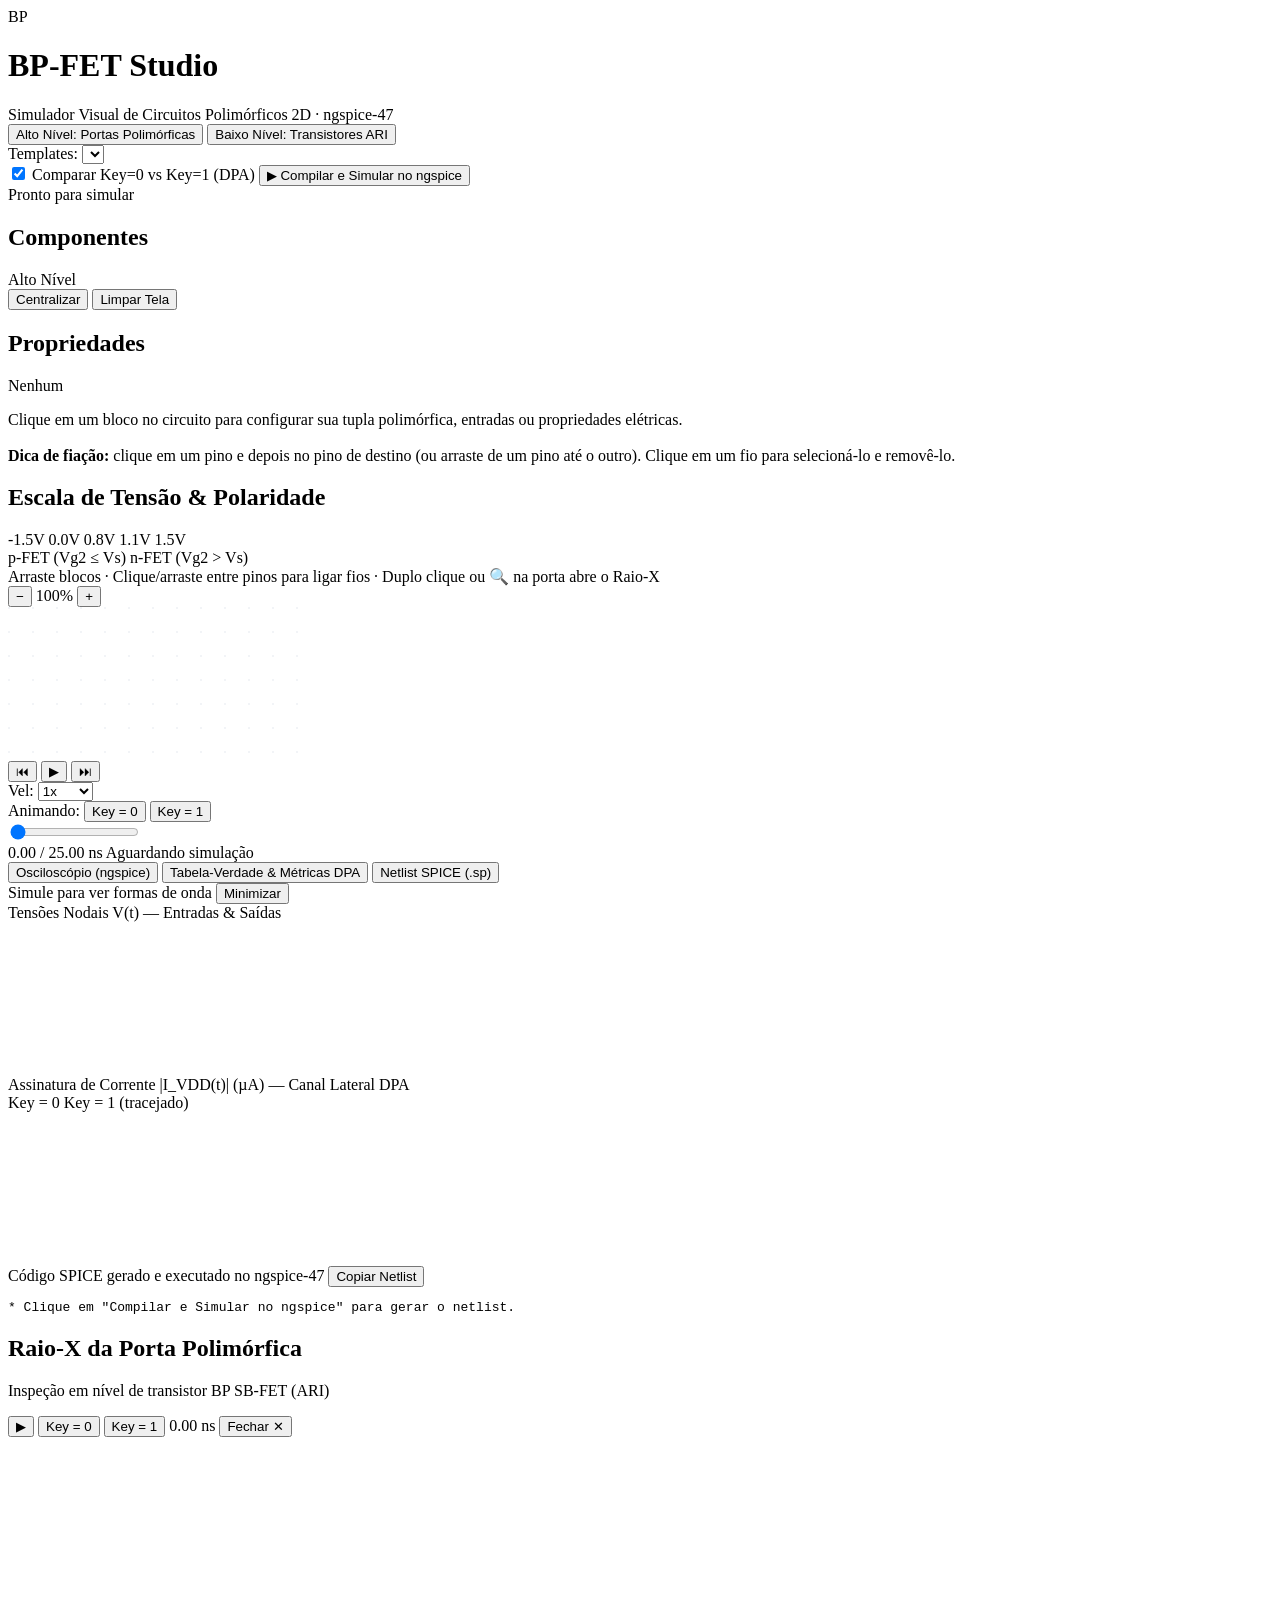
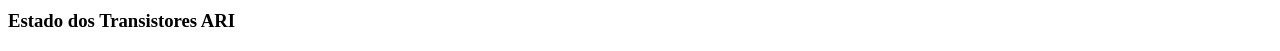
==== simulador_web/static/index.html @ 7c1871ba "site interativo" ====
<!DOCTYPE html>
<html lang="pt-BR">
<head>
  <meta charset="UTF-8" />
  <meta name="viewport" content="width=device-width, initial-scale=1.0" />
  <title>BP-FET Studio — Simulador Visual Polimórfico (ngspice-47)</title>
  <link rel="stylesheet" href="/styles.css" />
</head>
<body>
  <div class="app-shell">
    <!-- Barra Superior -->
    <header class="topbar">
      <div class="brand">
        <div class="brand-logo">BP</div>
        <div class="brand-text">
          <h1>BP-FET Studio</h1>
          <span>Simulador Visual de Circuitos Polimórficos 2D · ngspice-47</span>
        </div>
      </div>

      <div class="mode-switch" role="group" aria-label="Modo de edição">
        <button id="btnModeHigh" class="mode-btn active" data-mode="high">
          Alto Nível: Portas Polimórficas
        </button>
        <button id="btnModeLow" class="mode-btn" data-mode="low">
          Baixo Nível: Transistores ARI
        </button>
      </div>

      <div class="topbar-actions">
        <div class="template-picker">
          <label for="templateSelect">Templates:</label>
          <select id="templateSelect"></select>
        </div>

        <label class="toggle-chip" title="Executa em Key=0 e Key=1 para comparar assinatura DPA">
          <input type="checkbox" id="chkCompareKeys" checked />
          <span>Comparar Key=0 vs Key=1 (DPA)</span>
        </label>

        <button id="btnSimulate" class="btn-primary">
          <span class="btn-icon">▶</span>
          <span>Compilar e Simular no ngspice</span>
        </button>
        <div id="simStatusBadge" class="status-badge idle">Pronto para simular</div>
      </div>
    </header>

    <!-- Área Principal -->
    <main class="workspace">
      <!-- Barra Lateral Esquerda -->
      <aside class="sidebar">
        <section class="panel-block">
          <div class="panel-header">
            <h2>Componentes</h2>
            <span id="paletteModeTag" class="mini-tag">Alto Nível</span>
          </div>
          <div id="paletteContainer" class="palette-list"></div>
          <div class="palette-footer">
            <button id="btnFitView" class="btn-secondary small">Centralizar</button>
            <button id="btnClearCanvas" class="btn-danger small">Limpar Tela</button>
          </div>
        </section>

        <section class="panel-block inspector-block">
          <div class="panel-header">
            <h2>Propriedades</h2>
            <span id="inspectorTypeTag" class="mini-tag muted">Nenhum</span>
          </div>
          <div id="inspectorContent" class="inspector-body">
            <p class="empty-hint">
              Clique em um bloco no circuito para configurar sua tupla polimórfica, entradas ou propriedades elétricas.<br /><br />
              <strong>Dica de fiação:</strong> clique em um pino e depois no pino de destino (ou arraste de um pino até o outro). Clique em um fio para selecioná-lo e removê-lo.
            </p>
          </div>
        </section>

        <section class="panel-block legend-block">
          <div class="panel-header">
            <h2>Escala de Tensão &amp; Polaridade</h2>
          </div>
          <div class="voltage-scale">
            <div class="scale-bar"></div>
            <div class="scale-labels">
              <span>-1.5V</span>
              <span>0.0V</span>
              <span>0.8V</span>
              <span>1.1V</span>
              <span>1.5V</span>
            </div>
          </div>
          <div class="polarity-legend">
            <span class="pol-pill pfet">p-FET (Vg2 ≤ Vs)</span>
            <span class="pol-pill nfet">n-FET (Vg2 &gt; Vs)</span>
          </div>
        </section>
      </aside>

      <!-- Centro: Canvas + Player + Dock Inferior -->
      <section class="center-column">
        <div class="canvas-wrapper">
          <div class="canvas-toolbar">
            <span id="canvasHelpText">Arraste blocos · Clique/arraste entre pinos para ligar fios · Duplo clique ou 🔍 na porta abre o Raio-X</span>
            <div class="zoom-controls">
              <button id="btnZoomOut" class="icon-btn" title="Diminuir zoom">−</button>
              <span id="zoomLabel">100%</span>
              <button id="btnZoomIn" class="icon-btn" title="Aumentar zoom">+</button>
            </div>
          </div>

          <svg id="circuitCanvas" class="circuit-svg" tabindex="0">
            <defs>
              <pattern id="gridPattern" width="24" height="24" patternUnits="userSpaceOnUse">
                <circle cx="1" cy="1" r="1" fill="rgba(148, 163, 184, 0.16)" />
              </pattern>
              <filter id="glowSoft" x="-30%" y="-30%" width="160%" height="160%">
                <feGaussianBlur stdDeviation="3" result="blur" />
                <feMerge>
                  <feMergeNode in="blur" />
                  <feMergeNode in="SourceGraphic" />
                </feMerge>
              </filter>
            </defs>
            <rect id="canvasBg" width="100%" height="100%" fill="url(#gridPattern)" />
            <g id="viewportLayer">
              <g id="edgesLayer"></g>
              <g id="wirePreviewLayer"></g>
              <g id="nodesLayer"></g>
            </g>
          </svg>

          <div id="toastBanner" class="toast-banner hidden"></div>
        </div>

        <!-- Barra do Player Temporal -->
        <div class="player-bar">
          <div class="player-buttons">
            <button id="btnPlayerStart" class="icon-btn" title="Início (0 ns)">⏮</button>
            <button id="btnPlayerPlay" class="play-btn" title="Play / Pause">▶</button>
            <button id="btnPlayerStep" class="icon-btn" title="Avançar passo">⏭</button>
          </div>

          <div class="speed-group">
            <label for="speedSelect">Vel:</label>
            <select id="speedSelect">
              <option value="0.25">0.25x</option>
              <option value="0.5">0.5x</option>
              <option value="1" selected>1x</option>
              <option value="2">2x</option>
            </select>
          </div>

          <div id="keyViewGroup" class="key-view-group">
            <span class="key-view-label">Animando:</span>
            <button id="btnViewK0" class="key-pill active" data-key="0">Key = 0</button>
            <button id="btnViewK1" class="key-pill" data-key="1">Key = 1</button>
          </div>

          <div class="scrubber-group">
            <input type="range" id="timeSlider" min="0" max="299" value="0" />
          </div>

          <div class="time-readouts">
            <span id="timeText" class="mono-pill">0.00 / 25.00 ns</span>
            <span id="vectorText" class="vector-pill">Aguardando simulação</span>
          </div>
        </div>

        <!-- Painel Inferior de Análise (3 Abas) -->
        <section id="analysisDock" class="analysis-dock">
          <div class="dock-tabs">
            <div class="tab-buttons">
              <button class="tab-btn active" data-tab="scope">Osciloscópio (ngspice)</button>
              <button class="tab-btn" data-tab="truth">Tabela-Verdade &amp; Métricas DPA</button>
              <button class="tab-btn" data-tab="netlist">Netlist SPICE (.sp)</button>
            </div>
            <div class="dock-controls">
              <span id="dockSummaryPill" class="summary-pill">Simule para ver formas de onda</span>
              <button id="btnToggleDock" class="btn-secondary small">Minimizar</button>
            </div>
          </div>

          <div class="dock-content">
            <!-- Aba 1: Osciloscópio -->
            <div id="tabScope" class="tab-pane active">
              <div class="scope-grid">
                <div class="scope-card">
                  <div class="scope-card-header">
                    <span>Tensões Nodais V(t) — Entradas &amp; Saídas</span>
                    <div id="scopeVoltageLegend" class="scope-legend"></div>
                  </div>
                  <canvas id="canvasScopeV"></canvas>
                </div>
                <div class="scope-card">
                  <div class="scope-card-header">
                    <span>Assinatura de Corrente |I_VDD(t)| (µA) — Canal Lateral DPA</span>
                    <div class="scope-legend">
                      <span><i class="leg-line k0"></i>Key = 0</span>
                      <span><i class="leg-line k1"></i>Key = 1 (tracejado)</span>
                    </div>
                  </div>
                  <canvas id="canvasScopeI"></canvas>
                </div>
              </div>
            </div>

            <!-- Aba 2: Tabela-Verdade & Métricas -->
            <div id="tabTruth" class="tab-pane">
              <div class="truth-layout">
                <div id="metricsCards" class="metrics-grid"></div>
                <div id="truthTableWrap" class="truth-table-wrap"></div>
              </div>
            </div>

            <!-- Aba 3: Netlist SPICE -->
            <div id="tabNetlist" class="tab-pane">
              <div class="netlist-toolbar">
                <span>Código SPICE gerado e executado no ngspice-47</span>
                <button id="btnCopyNetlist" class="btn-secondary small">Copiar Netlist</button>
              </div>
              <pre id="netlistCode" class="netlist-pre">* Clique em "Compilar e Simular no ngspice" para gerar o netlist.</pre>
            </div>
          </div>
        </section>
      </section>
    </main>
  </div>

  <!-- Modal Raio-X (Esquemático Interno da Porta Polimórfica) -->
  <div id="xrayModal" class="modal-backdrop hidden" role="dialog" aria-modal="true">
    <div class="modal-card">
      <div class="modal-header">
        <div>
          <h2 id="xrayTitle">Raio-X da Porta Polimórfica</h2>
          <p id="xraySubtitle">Inspeção em nível de transistor BP SB-FET (ARI)</p>
        </div>
        <div class="modal-player-controls">
          <button id="xrayPlayBtn" class="play-btn small">▶</button>
          <button id="xrayKey0Btn" class="key-pill active">Key = 0</button>
          <button id="xrayKey1Btn" class="key-pill">Key = 1</button>
          <span id="xrayTimeBadge" class="mono-pill">0.00 ns</span>
          <button id="btnCloseXray" class="btn-secondary">Fechar ✕</button>
        </div>
      </div>
      <div class="modal-body">
        <div class="xray-canvas-wrap">
          <svg id="xraySvg" class="xray-svg"></svg>
        </div>
        <div class="xray-sidebar">
          <h3>Estado dos Transistores ARI</h3>
          <div id="xrayTransistorTable" class="xray-table-wrap"></div>
        </div>
      </div>
    </div>
  </div>

  <script src="/app.js"></script>
</body>
</html>
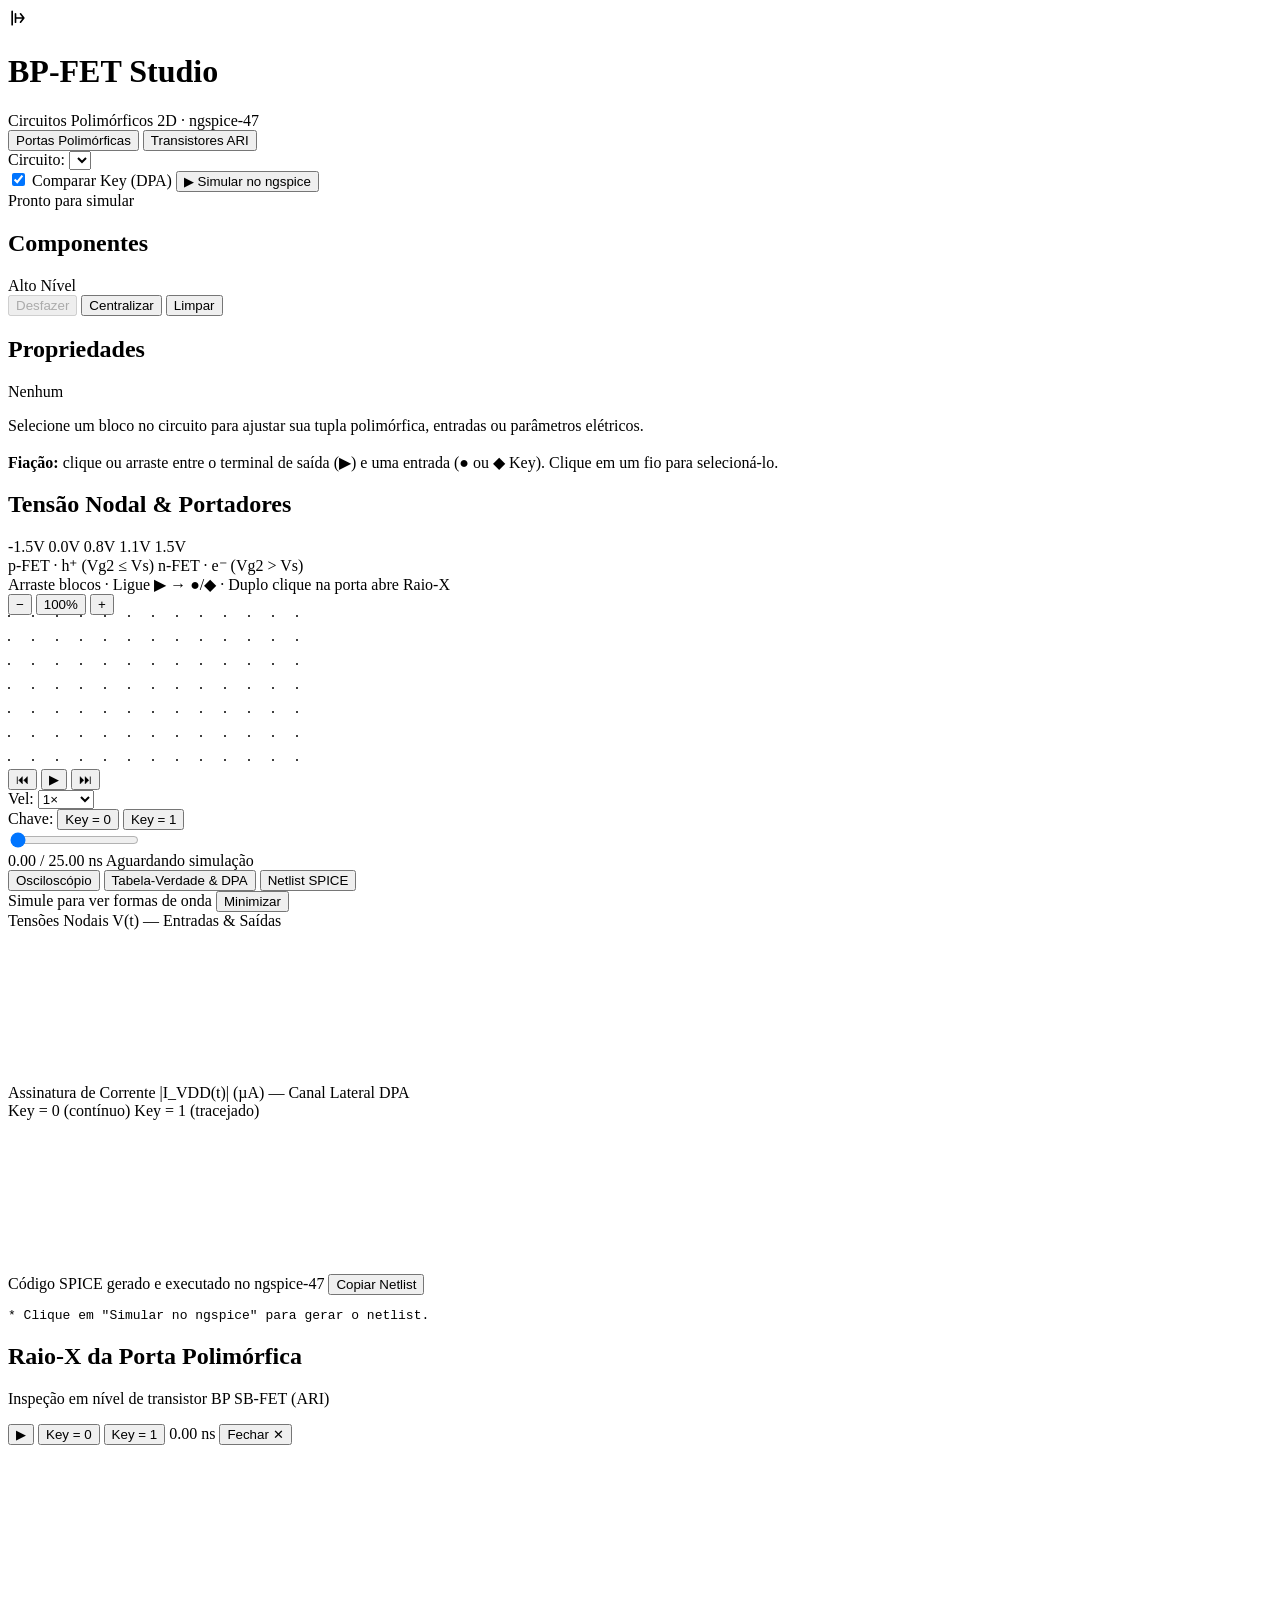
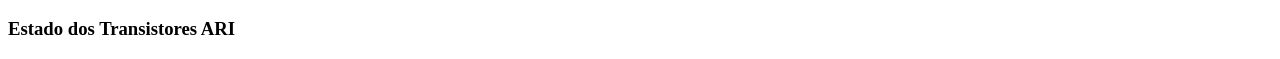
==== commit 50a27bd1: "artigo" ====
--- a/simulador_web/static/index.html
+++ b/simulador_web/static/index.html
@@ -3,6 +3,7 @@
 <head>
   <meta charset="UTF-8" />
   <meta name="viewport" content="width=device-width, initial-scale=1.0" />
+  <meta name="color-scheme" content="dark light" />
   <title>BP-FET Studio — Simulador Visual Polimórfico (ngspice-47)</title>
   <link rel="stylesheet" href="/styles.css" />
 </head>
@@ -11,45 +12,70 @@
     <!-- Barra Superior -->
     <header class="topbar">
       <div class="brand">
-        <div class="brand-logo">BP</div>
+        <div class="brand-logo" aria-hidden="true">
+          <svg width="20" height="20" viewBox="0 0 24 24" fill="none">
+            <path d="M5 4V20M9 7V17M9 12H19M15 7L19 12L15 17" stroke="currentColor" stroke-width="2" stroke-linecap="round" stroke-linejoin="round" />
+          </svg>
+        </div>
         <div class="brand-text">
           <h1>BP-FET Studio</h1>
-          <span>Simulador Visual de Circuitos Polimórficos 2D · ngspice-47</span>
+          <span>Circuitos Polimórficos 2D · ngspice-47</span>
         </div>
       </div>
 
-      <div class="mode-switch" role="group" aria-label="Modo de edição">
-        <button id="btnModeHigh" class="mode-btn active" data-mode="high">
-          Alto Nível: Portas Polimórficas
+      <div class="mode-switch" role="group" aria-label="Nível de abstração do esquemático">
+        <button
+          type="button"
+          id="btnModeHigh"
+          class="mode-btn active"
+          data-mode="high"
+          title="Alto Nível: Portas lógicas polimórficas configuráveis"
+        >
+          Portas Polimórficas
         </button>
-        <button id="btnModeLow" class="mode-btn" data-mode="low">
-          Baixo Nível: Transistores ARI
+        <button
+          type="button"
+          id="btnModeLow"
+          class="mode-btn"
+          data-mode="low"
+          title="Baixo Nível: Transistores BP SB-FET de 5 terminais"
+        >
+          Transistores ARI
         </button>
       </div>
 
       <div class="topbar-actions">
         <div class="template-picker">
-          <label for="templateSelect">Templates:</label>
-          <select id="templateSelect"></select>
+          <label for="templateSelect">Circuito:</label>
+          <select id="templateSelect" aria-label="Selecionar circuito modelo"></select>
         </div>
 
         <label class="toggle-chip" title="Executa em Key=0 e Key=1 para comparar assinatura DPA">
           <input type="checkbox" id="chkCompareKeys" checked />
-          <span>Comparar Key=0 vs Key=1 (DPA)</span>
+          <span>Comparar Key (DPA)</span>
         </label>
 
-        <button id="btnSimulate" class="btn-primary">
-          <span class="btn-icon">▶</span>
-          <span>Compilar e Simular no ngspice</span>
+        <button
+          type="button"
+          id="btnSimulate"
+          class="btn-primary"
+          title="Compilar e simular no ngspice-47 (Ctrl+Enter)"
+          aria-label="Compilar e simular no ngspice-47"
+        >
+          <span class="btn-icon" aria-hidden="true">▶</span>
+          <span>Simular no ngspice</span>
         </button>
-        <div id="simStatusBadge" class="status-badge idle">Pronto para simular</div>
+
+        <div id="simStatusBadge" class="status-badge idle" role="status" aria-live="polite">
+          Pronto para simular
+        </div>
       </div>
     </header>
 
     <!-- Área Principal -->
     <main class="workspace">
       <!-- Barra Lateral Esquerda -->
-      <aside class="sidebar">
+      <aside class="sidebar" aria-label="Componentes e Inspetor de Propriedades">
         <section class="panel-block">
           <div class="panel-header">
             <h2>Componentes</h2>
@@ -57,8 +83,31 @@
           </div>
           <div id="paletteContainer" class="palette-list"></div>
           <div class="palette-footer">
-            <button id="btnFitView" class="btn-secondary small">Centralizar</button>
-            <button id="btnClearCanvas" class="btn-danger small">Limpar Tela</button>
+            <button
+              type="button"
+              id="btnUndo"
+              class="btn-secondary small"
+              title="Desfazer última alteração (Ctrl+Z)"
+              disabled
+            >
+              Desfazer
+            </button>
+            <button
+              type="button"
+              id="btnFitView"
+              class="btn-secondary small"
+              title="Centralizar circuito no canvas (F)"
+            >
+              Centralizar
+            </button>
+            <button
+              type="button"
+              id="btnClearCanvas"
+              class="btn-danger small"
+              title="Limpar todos os componentes do canvas"
+            >
+              Limpar
+            </button>
           </div>
         </section>
 
@@ -69,18 +118,18 @@
           </div>
           <div id="inspectorContent" class="inspector-body">
             <p class="empty-hint">
-              Clique em um bloco no circuito para configurar sua tupla polimórfica, entradas ou propriedades elétricas.<br /><br />
-              <strong>Dica de fiação:</strong> clique em um pino e depois no pino de destino (ou arraste de um pino até o outro). Clique em um fio para selecioná-lo e removê-lo.
+              Selecione um bloco no circuito para ajustar sua tupla polimórfica, entradas ou parâmetros elétricos.<br /><br />
+              <strong>Fiação:</strong> clique ou arraste entre o terminal de saída (▶) e uma entrada (● ou ◆ Key). Clique em um fio para selecioná-lo.
             </p>
           </div>
         </section>
 
         <section class="panel-block legend-block">
           <div class="panel-header">
-            <h2>Escala de Tensão &amp; Polaridade</h2>
+            <h2>Tensão Nodal &amp; Portadores</h2>
           </div>
           <div class="voltage-scale">
-            <div class="scale-bar"></div>
+            <div class="scale-bar" aria-hidden="true"></div>
             <div class="scale-labels">
               <span>-1.5V</span>
               <span>0.0V</span>
@@ -90,28 +139,60 @@
             </div>
           </div>
           <div class="polarity-legend">
-            <span class="pol-pill pfet">p-FET (Vg2 ≤ Vs)</span>
-            <span class="pol-pill nfet">n-FET (Vg2 &gt; Vs)</span>
+            <span class="pol-pill pfet">p-FET · h⁺ (Vg2 ≤ Vs)</span>
+            <span class="pol-pill nfet">n-FET · e⁻ (Vg2 &gt; Vs)</span>
           </div>
         </section>
       </aside>
 
-      <!-- Centro: Canvas + Player + Dock Inferior -->
+      <!-- Centro: Canvas + HUD Flutuante + Dock Inferior -->
       <section class="center-column">
         <div class="canvas-wrapper">
           <div class="canvas-toolbar">
-            <span id="canvasHelpText">Arraste blocos · Clique/arraste entre pinos para ligar fios · Duplo clique ou 🔍 na porta abre o Raio-X</span>
-            <div class="zoom-controls">
-              <button id="btnZoomOut" class="icon-btn" title="Diminuir zoom">−</button>
-              <span id="zoomLabel">100%</span>
-              <button id="btnZoomIn" class="icon-btn" title="Aumentar zoom">+</button>
-            </div>
-          </div>
-
-          <svg id="circuitCanvas" class="circuit-svg" tabindex="0">
+            <span id="canvasHelpText" class="glass-pill">
+              Arraste blocos · Ligue ▶ → ●/◆ · Duplo clique na porta abre Raio-X
+            </span>
+            <div class="zoom-controls glass-pill" role="group" aria-label="Controles de zoom do esquemático">
+              <button
+                type="button"
+                id="btnZoomOut"
+                class="icon-btn"
+                title="Diminuir zoom"
+                aria-label="Diminuir zoom"
+              >
+                −
+              </button>
+              <button
+                type="button"
+                id="zoomLabel"
+                class="zoom-reset-btn"
+                title="Clique para restaurar zoom de 100%"
+                aria-label="Zoom atual 100%, clique para restaurar"
+              >
+                100%
+              </button>
+              <button
+                type="button"
+                id="btnZoomIn"
+                class="icon-btn"
+                title="Aumentar zoom"
+                aria-label="Aumentar zoom"
+              >
+                +
+              </button>
+            </div>
+          </div>
+
+          <svg
+            id="circuitCanvas"
+            class="circuit-svg"
+            tabindex="0"
+            role="application"
+            aria-label="Editor esquemático interativo BP-FET"
+          >
             <defs>
               <pattern id="gridPattern" width="24" height="24" patternUnits="userSpaceOnUse">
-                <circle cx="1" cy="1" r="1" fill="rgba(148, 163, 184, 0.16)" />
+                <circle cx="1" cy="1" r="1" />
               </pattern>
               <filter id="glowSoft" x="-30%" y="-30%" width="160%" height="160%">
                 <feGaussianBlur stdDeviation="3" result="blur" />
@@ -129,83 +210,159 @@
             </g>
           </svg>
 
-          <div id="toastBanner" class="toast-banner hidden"></div>
-        </div>
-
-        <!-- Barra do Player Temporal -->
-        <div class="player-bar">
-          <div class="player-buttons">
-            <button id="btnPlayerStart" class="icon-btn" title="Início (0 ns)">⏮</button>
-            <button id="btnPlayerPlay" class="play-btn" title="Play / Pause">▶</button>
-            <button id="btnPlayerStep" class="icon-btn" title="Avançar passo">⏭</button>
-          </div>
-
-          <div class="speed-group">
-            <label for="speedSelect">Vel:</label>
-            <select id="speedSelect">
-              <option value="0.25">0.25x</option>
-              <option value="0.5">0.5x</option>
-              <option value="1" selected>1x</option>
-              <option value="2">2x</option>
-            </select>
-          </div>
-
-          <div id="keyViewGroup" class="key-view-group">
-            <span class="key-view-label">Animando:</span>
-            <button id="btnViewK0" class="key-pill active" data-key="0">Key = 0</button>
-            <button id="btnViewK1" class="key-pill" data-key="1">Key = 1</button>
-          </div>
-
-          <div class="scrubber-group">
-            <input type="range" id="timeSlider" min="0" max="299" value="0" />
-          </div>
-
-          <div class="time-readouts">
-            <span id="timeText" class="mono-pill">0.00 / 25.00 ns</span>
-            <span id="vectorText" class="vector-pill">Aguardando simulação</span>
+          <div id="toastBanner" class="toast-banner hidden" role="status" aria-live="polite"></div>
+
+          <!-- HUD Flutuante do Player Temporal (Camada Funcional Liquid Glass) -->
+          <div class="player-bar glass-floating" role="region" aria-label="Controles temporais da simulação">
+            <div class="player-buttons">
+              <button
+                type="button"
+                id="btnPlayerStart"
+                class="icon-btn"
+                title="Voltar ao início (0 ns)"
+                aria-label="Voltar ao início (0 ns)"
+              >
+                ⏮
+              </button>
+              <button
+                type="button"
+                id="btnPlayerPlay"
+                class="play-btn"
+                title="Reproduzir ou pausar simulação (Espaço)"
+                aria-label="Reproduzir ou pausar simulação"
+              >
+                ▶
+              </button>
+              <button
+                type="button"
+                id="btnPlayerStep"
+                class="icon-btn"
+                title="Avançar passo temporal"
+                aria-label="Avançar passo temporal"
+              >
+                ⏭
+              </button>
+            </div>
+
+            <div class="speed-group">
+              <label for="speedSelect">Vel:</label>
+              <select id="speedSelect" aria-label="Velocidade da reprodução">
+                <option value="0.25">0.25×</option>
+                <option value="0.5">0.5×</option>
+                <option value="1" selected>1×</option>
+                <option value="2">2×</option>
+              </select>
+            </div>
+
+            <div id="keyViewGroup" class="key-view-group" role="group" aria-label="Chave exibida na animação">
+              <span class="key-view-label">Chave:</span>
+              <button type="button" id="btnViewK0" class="key-pill active" data-key="0">Key = 0</button>
+              <button type="button" id="btnViewK1" class="key-pill" data-key="1">Key = 1</button>
+            </div>
+
+            <div class="scrubber-group">
+              <input
+                type="range"
+                id="timeSlider"
+                min="0"
+                max="299"
+                value="0"
+                aria-label="Linha do tempo da simulação em nanossegundos"
+              />
+            </div>
+
+            <div class="time-readouts">
+              <span id="timeText" class="mono-pill">0.00 / 25.00 ns</span>
+              <span id="vectorText" class="vector-pill">Aguardando simulação</span>
+            </div>
           </div>
         </div>
 
         <!-- Painel Inferior de Análise (3 Abas) -->
-        <section id="analysisDock" class="analysis-dock">
+        <section id="analysisDock" class="analysis-dock" aria-label="Resultados elétricos e análise DPA">
           <div class="dock-tabs">
-            <div class="tab-buttons">
-              <button class="tab-btn active" data-tab="scope">Osciloscópio (ngspice)</button>
-              <button class="tab-btn" data-tab="truth">Tabela-Verdade &amp; Métricas DPA</button>
-              <button class="tab-btn" data-tab="netlist">Netlist SPICE (.sp)</button>
+            <div class="tab-buttons" role="tablist" aria-label="Painéis de análise elétrica e segurança">
+              <button
+                type="button"
+                id="tabBtnScope"
+                class="tab-btn active"
+                data-tab="scope"
+                role="tab"
+                aria-selected="true"
+                aria-controls="tabScope"
+              >
+                Osciloscópio
+              </button>
+              <button
+                type="button"
+                id="tabBtnTruth"
+                class="tab-btn"
+                data-tab="truth"
+                role="tab"
+                aria-selected="false"
+                aria-controls="tabTruth"
+              >
+                Tabela-Verdade &amp; DPA
+              </button>
+              <button
+                type="button"
+                id="tabBtnNetlist"
+                class="tab-btn"
+                data-tab="netlist"
+                role="tab"
+                aria-selected="false"
+                aria-controls="tabNetlist"
+              >
+                Netlist SPICE
+              </button>
             </div>
             <div class="dock-controls">
               <span id="dockSummaryPill" class="summary-pill">Simule para ver formas de onda</span>
-              <button id="btnToggleDock" class="btn-secondary small">Minimizar</button>
+              <button
+                type="button"
+                id="btnToggleDock"
+                class="btn-secondary small"
+                aria-expanded="true"
+              >
+                Minimizar
+              </button>
             </div>
           </div>
 
           <div class="dock-content">
             <!-- Aba 1: Osciloscópio -->
-            <div id="tabScope" class="tab-pane active">
+            <div id="tabScope" class="tab-pane active" role="tabpanel" aria-labelledby="tabBtnScope">
               <div class="scope-grid">
                 <div class="scope-card">
                   <div class="scope-card-header">
                     <span>Tensões Nodais V(t) — Entradas &amp; Saídas</span>
                     <div id="scopeVoltageLegend" class="scope-legend"></div>
                   </div>
-                  <canvas id="canvasScopeV"></canvas>
+                  <canvas
+                    id="canvasScopeV"
+                    role="img"
+                    aria-label="Osciloscópio de tensões nodais em função do tempo. Simule um circuito para visualizar as curvas."
+                  ></canvas>
                 </div>
                 <div class="scope-card">
                   <div class="scope-card-header">
                     <span>Assinatura de Corrente |I_VDD(t)| (µA) — Canal Lateral DPA</span>
                     <div class="scope-legend">
-                      <span><i class="leg-line k0"></i>Key = 0</span>
+                      <span><i class="leg-line k0"></i>Key = 0 (contínuo)</span>
                       <span><i class="leg-line k1"></i>Key = 1 (tracejado)</span>
                     </div>
                   </div>
-                  <canvas id="canvasScopeI"></canvas>
+                  <canvas
+                    id="canvasScopeI"
+                    role="img"
+                    aria-label="Osciloscópio de corrente de alimentação I_VDD comparando Key=0 e Key=1 para análise DPA."
+                  ></canvas>
                 </div>
               </div>
             </div>
 
             <!-- Aba 2: Tabela-Verdade & Métricas -->
-            <div id="tabTruth" class="tab-pane">
+            <div id="tabTruth" class="tab-pane" role="tabpanel" aria-labelledby="tabBtnTruth">
               <div class="truth-layout">
                 <div id="metricsCards" class="metrics-grid"></div>
                 <div id="truthTableWrap" class="truth-table-wrap"></div>
@@ -213,12 +370,12 @@
             </div>
 
             <!-- Aba 3: Netlist SPICE -->
-            <div id="tabNetlist" class="tab-pane">
+            <div id="tabNetlist" class="tab-pane" role="tabpanel" aria-labelledby="tabBtnNetlist">
               <div class="netlist-toolbar">
                 <span>Código SPICE gerado e executado no ngspice-47</span>
-                <button id="btnCopyNetlist" class="btn-secondary small">Copiar Netlist</button>
+                <button type="button" id="btnCopyNetlist" class="btn-secondary small">Copiar Netlist</button>
               </div>
-              <pre id="netlistCode" class="netlist-pre">* Clique em "Compilar e Simular no ngspice" para gerar o netlist.</pre>
+              <pre id="netlistCode" class="netlist-pre">* Clique em "Simular no ngspice" para gerar o netlist.</pre>
             </div>
           </div>
         </section>
@@ -227,7 +384,14 @@
   </div>
 
   <!-- Modal Raio-X (Esquemático Interno da Porta Polimórfica) -->
-  <div id="xrayModal" class="modal-backdrop hidden" role="dialog" aria-modal="true">
+  <div
+    id="xrayModal"
+    class="modal-backdrop hidden"
+    role="dialog"
+    aria-modal="true"
+    aria-labelledby="xrayTitle"
+    aria-describedby="xraySubtitle"
+  >
     <div class="modal-card">
       <div class="modal-header">
         <div>
@@ -235,16 +399,36 @@
           <p id="xraySubtitle">Inspeção em nível de transistor BP SB-FET (ARI)</p>
         </div>
         <div class="modal-player-controls">
-          <button id="xrayPlayBtn" class="play-btn small">▶</button>
-          <button id="xrayKey0Btn" class="key-pill active">Key = 0</button>
-          <button id="xrayKey1Btn" class="key-pill">Key = 1</button>
+          <button
+            type="button"
+            id="xrayPlayBtn"
+            class="play-btn small"
+            title="Reproduzir ou pausar animação"
+            aria-label="Reproduzir ou pausar animação no Raio-X"
+          >
+            ▶
+          </button>
+          <button type="button" id="xrayKey0Btn" class="key-pill active">Key = 0</button>
+          <button type="button" id="xrayKey1Btn" class="key-pill">Key = 1</button>
           <span id="xrayTimeBadge" class="mono-pill">0.00 ns</span>
-          <button id="btnCloseXray" class="btn-secondary">Fechar ✕</button>
+          <button
+            type="button"
+            id="btnCloseXray"
+            class="btn-secondary"
+            aria-label="Fechar janela de Raio-X"
+          >
+            Fechar ✕
+          </button>
         </div>
       </div>
       <div class="modal-body">
         <div class="xray-canvas-wrap">
-          <svg id="xraySvg" class="xray-svg"></svg>
+          <svg
+            id="xraySvg"
+            class="xray-svg"
+            role="img"
+            aria-label="Esquemático interno dos transistores BP SB-FET da porta selecionada"
+          ></svg>
         </div>
         <div class="xray-sidebar">
           <h3>Estado dos Transistores ARI</h3>
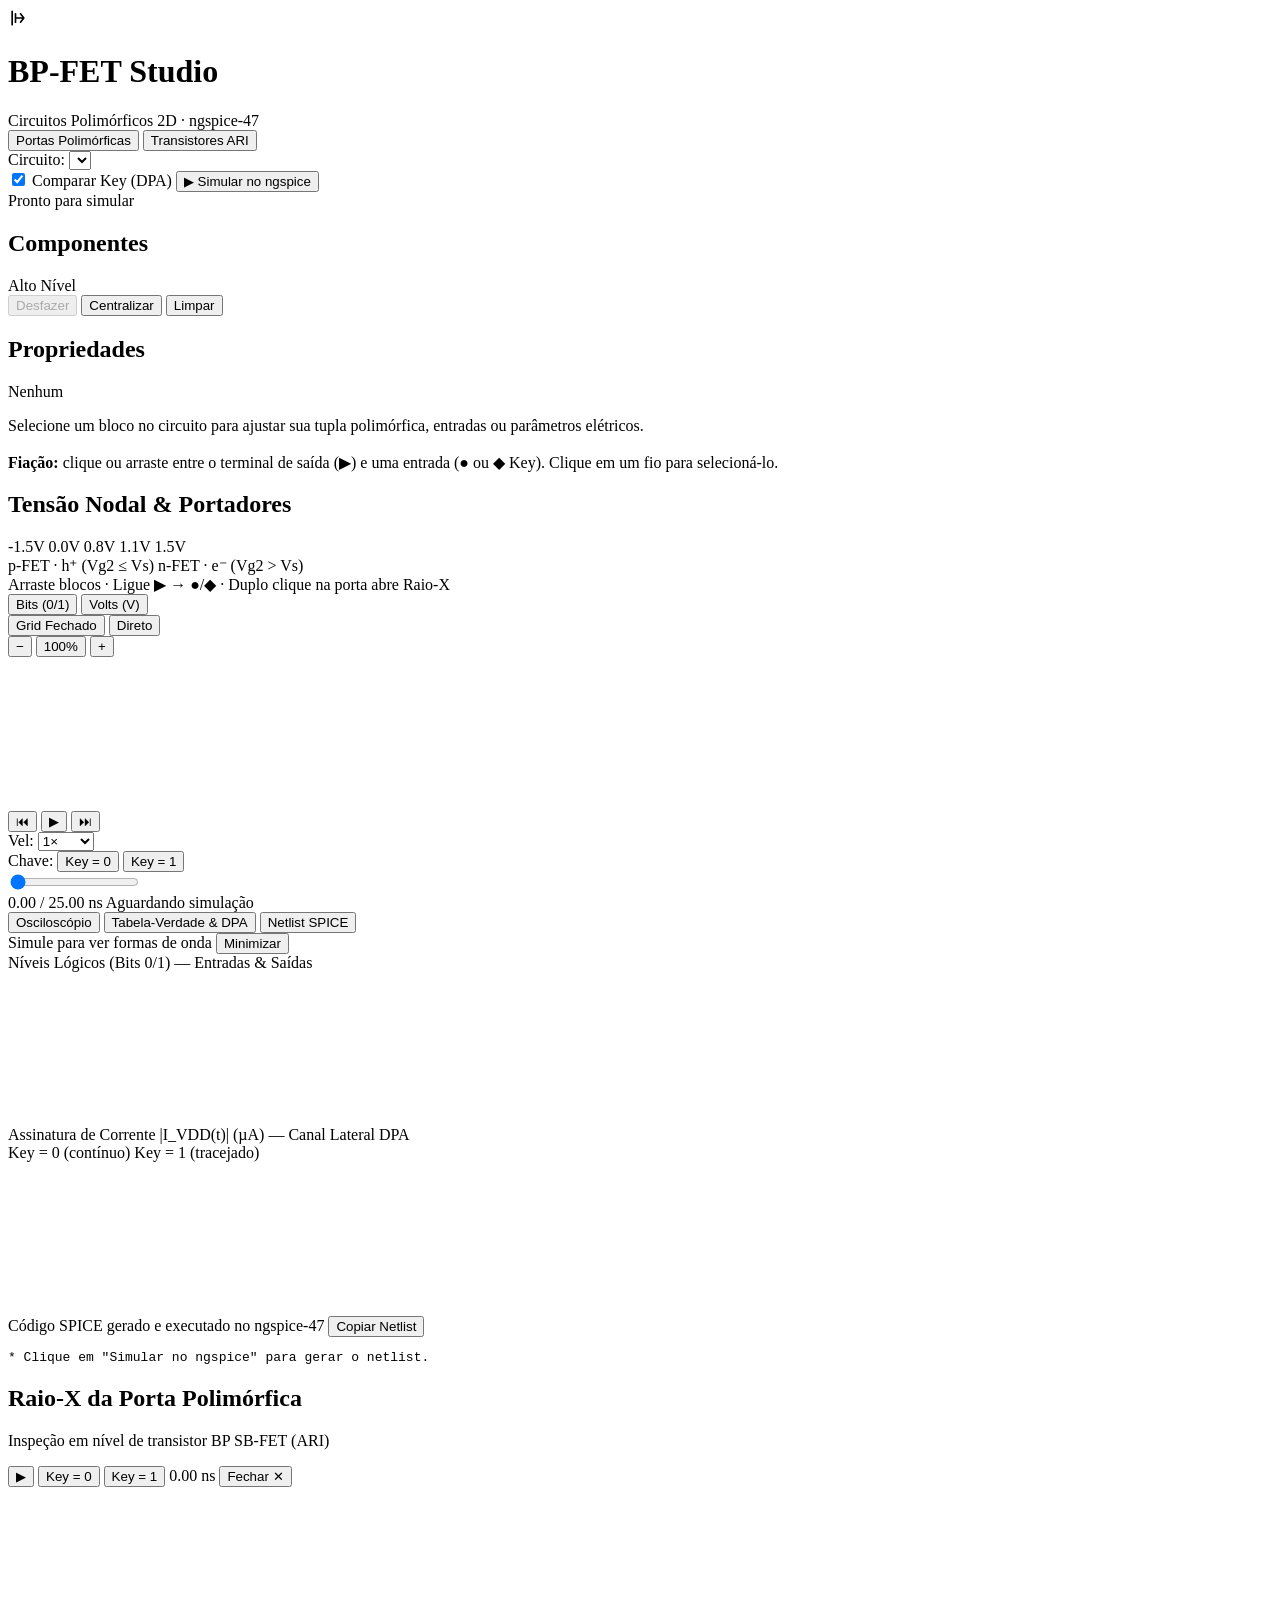
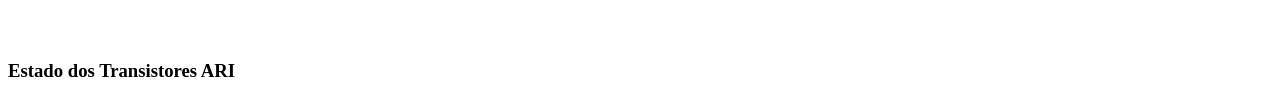
==== commit 73bc0f15: "melhorias no site para apresentação" ====
--- a/simulador_web/static/index.html
+++ b/simulador_web/static/index.html
@@ -152,34 +152,78 @@
             <span id="canvasHelpText" class="glass-pill">
               Arraste blocos · Ligue ▶ → ●/◆ · Duplo clique na porta abre Raio-X
             </span>
-            <div class="zoom-controls glass-pill" role="group" aria-label="Controles de zoom do esquemático">
-              <button
-                type="button"
-                id="btnZoomOut"
-                class="icon-btn"
-                title="Diminuir zoom"
-                aria-label="Diminuir zoom"
-              >
-                −
-              </button>
-              <button
-                type="button"
-                id="zoomLabel"
-                class="zoom-reset-btn"
-                title="Clique para restaurar zoom de 100%"
-                aria-label="Zoom atual 100%, clique para restaurar"
-              >
-                100%
-              </button>
-              <button
-                type="button"
-                id="btnZoomIn"
-                class="icon-btn"
-                title="Aumentar zoom"
-                aria-label="Aumentar zoom"
-              >
-                +
-              </button>
+            <div class="canvas-toolbar-right">
+              <div class="seg-switch glass-pill" role="group" aria-label="Exibição de entradas e saídas">
+                <button
+                  type="button"
+                  id="btnReadoutBits"
+                  class="seg-btn active"
+                  data-readout="bits"
+                  title="Exibir entradas e saídas como bits lógicos (0 / 1)"
+                >
+                  Bits (0/1)
+                </button>
+                <button
+                  type="button"
+                  id="btnReadoutVolts"
+                  class="seg-btn"
+                  data-readout="volts"
+                  title="Exibir entradas e saídas em tensão elétrica (V)"
+                >
+                  Volts (V)
+                </button>
+              </div>
+
+              <div class="seg-switch glass-pill" role="group" aria-label="Estilo de grade e roteamento de fios">
+                <button
+                  type="button"
+                  id="btnGridClosed"
+                  class="seg-btn active"
+                  data-grid="closed"
+                  title="Grid fechado com fios ortogonais (estilo CircuitVerse) e alinhamento automático"
+                >
+                  Grid Fechado
+                </button>
+                <button
+                  type="button"
+                  id="btnGridDirect"
+                  class="seg-btn"
+                  data-grid="direct"
+                  title="Grade pontilhada com conexões diretas em curva Bézier"
+                >
+                  Direto
+                </button>
+              </div>
+
+              <div class="zoom-controls glass-pill" role="group" aria-label="Controles de zoom do esquemático">
+                <button
+                  type="button"
+                  id="btnZoomOut"
+                  class="icon-btn"
+                  title="Diminuir zoom"
+                  aria-label="Diminuir zoom"
+                >
+                  −
+                </button>
+                <button
+                  type="button"
+                  id="zoomLabel"
+                  class="zoom-reset-btn"
+                  title="Clique para restaurar zoom de 100%"
+                  aria-label="Zoom atual 100%, clique para restaurar"
+                >
+                  100%
+                </button>
+                <button
+                  type="button"
+                  id="btnZoomIn"
+                  class="icon-btn"
+                  title="Aumentar zoom"
+                  aria-label="Aumentar zoom"
+                >
+                  +
+                </button>
+              </div>
             </div>
           </div>
 
@@ -194,6 +238,13 @@
               <pattern id="gridPattern" width="24" height="24" patternUnits="userSpaceOnUse">
                 <circle cx="1" cy="1" r="1" />
               </pattern>
+              <pattern id="closedGridMinor" width="24" height="24" patternUnits="userSpaceOnUse">
+                <path class="grid-minor-line" d="M 24 0 L 0 0 0 24" fill="none" />
+              </pattern>
+              <pattern id="closedGridPattern" width="120" height="120" patternUnits="userSpaceOnUse">
+                <rect width="120" height="120" fill="url(#closedGridMinor)" />
+                <path class="grid-major-line" d="M 120 0 L 0 0 0 120" fill="none" />
+              </pattern>
               <filter id="glowSoft" x="-30%" y="-30%" width="160%" height="160%">
                 <feGaussianBlur stdDeviation="3" result="blur" />
                 <feMerge>
@@ -202,7 +253,7 @@
                 </feMerge>
               </filter>
             </defs>
-            <rect id="canvasBg" width="100%" height="100%" fill="url(#gridPattern)" />
+            <rect id="canvasBg" width="100%" height="100%" fill="url(#closedGridPattern)" />
             <g id="viewportLayer">
               <g id="edgesLayer"></g>
               <g id="wirePreviewLayer"></g>
@@ -335,7 +386,7 @@
               <div class="scope-grid">
                 <div class="scope-card">
                   <div class="scope-card-header">
-                    <span>Tensões Nodais V(t) — Entradas &amp; Saídas</span>
+                    <span id="scopeVoltageTitle">Níveis Lógicos (Bits 0/1) — Entradas &amp; Saídas</span>
                     <div id="scopeVoltageLegend" class="scope-legend"></div>
                   </div>
                   <canvas
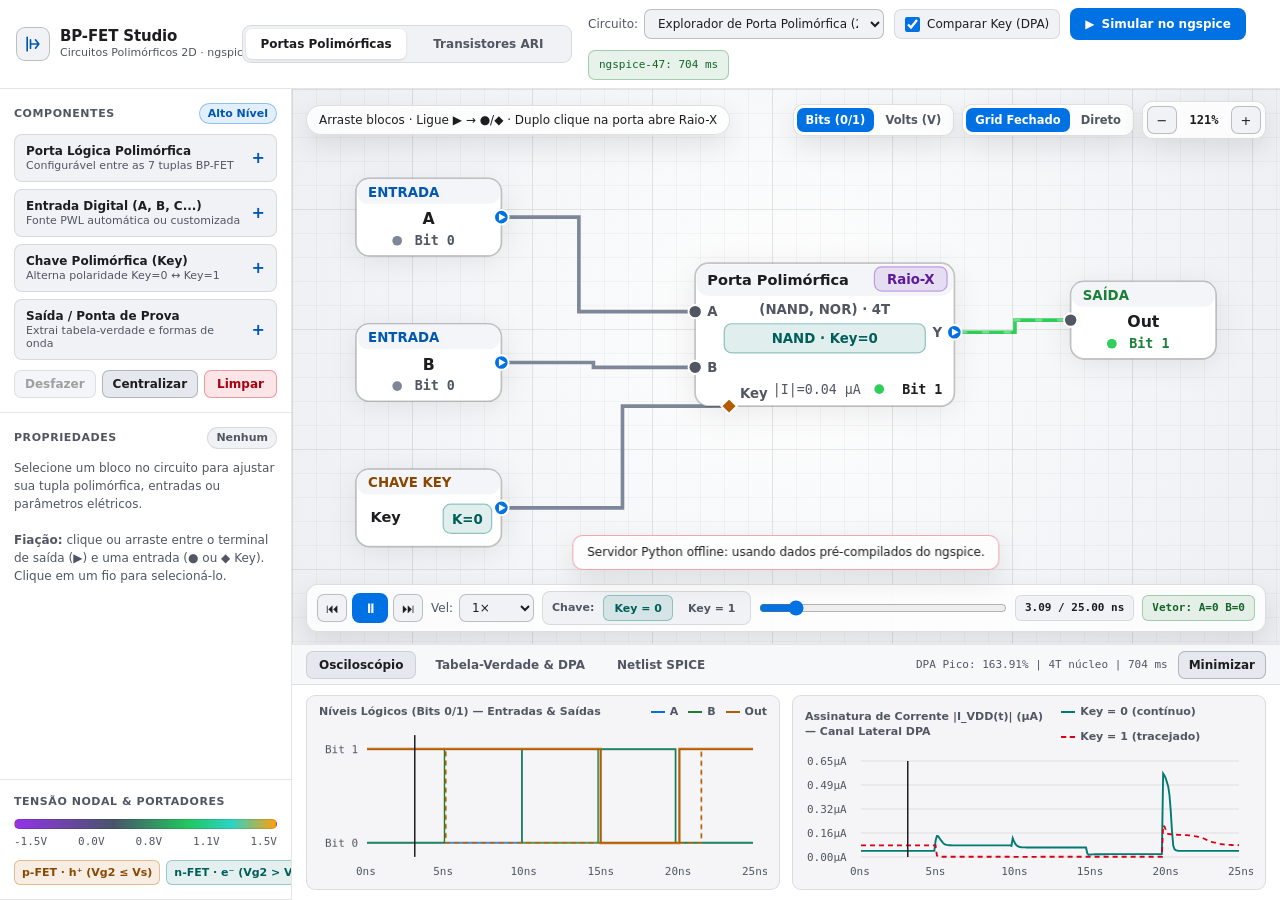
==== commit 7f425b1a: "site pré-configurado" ====
--- a/simulador_web/static/index.html
+++ b/simulador_web/static/index.html
@@ -5,7 +5,7 @@
   <meta name="viewport" content="width=device-width, initial-scale=1.0" />
   <meta name="color-scheme" content="dark light" />
   <title>BP-FET Studio — Simulador Visual Polimórfico (ngspice-47)</title>
-  <link rel="stylesheet" href="/styles.css" />
+  <link rel="stylesheet" href="styles.css" />
 </head>
 <body>
   <div class="app-shell">
@@ -489,6 +489,7 @@
     </div>
   </div>
 
-  <script src="/app.js"></script>
+  <script src="precompiled_data.js"></script>
+  <script src="app.js"></script>
 </body>
 </html>
--- a/simulador_web/static/styles.css
+++ b/simulador_web/static/styles.css
@@ -0,0 +1,1635 @@
+/* BP-FET Studio — Apple HIG Design System (Dark Wafer Darkfield & Light Cleanroom Metrology) */
+
+:root {
+  color-scheme: dark light;
+
+  /* Surfaces (Dark — Wafer Darkfield) */
+  --bg-app: #0b0d12;
+  --bg-canvas: #0b0d12;
+  --bg-canvas-radial: radial-gradient(circle at 50% 44%, #131823 0%, #0b0d12 100%);
+  --bg-panel: #12151c;
+  --bg-card: #181c26;
+  --bg-elevated: #222836;
+  --bg-node: #151923;
+  --bg-node-header: #1c2230;
+  --bg-dock-bar: #0f1219;
+
+  /* Liquid Glass (Functional Layer Only) */
+  --glass-bg: rgba(22, 26, 35, 0.74);
+  --glass-bg-opaque: #161a23;
+  --glass-border: rgba(255, 255, 255, 0.14);
+  --glass-shadow: 0 12px 32px rgba(0, 0, 0, 0.45), inset 0 1px 0 rgba(255, 255, 255, 0.09);
+
+  /* Hairlines & Borders */
+  --border: rgba(255, 255, 255, 0.10);
+  --border-strong: rgba(255, 255, 255, 0.22);
+
+  /* Text Hierarchy (>= 7:1 on primary surfaces) */
+  --text-main: #f2f4f8;
+  --text-muted: #a0a8b8;
+  --text-on-accent: #ffffff;
+
+  /* Brand & Interactive Accent (Primary controls, active focus & selection only) */
+  --accent-primary: #0a84ff;
+  --accent-primary-fill: #0071e3;
+  --accent-primary-text: #64b5ff;
+  --accent-primary-bg: rgba(10, 132, 255, 0.16);
+  --accent-primary-border: rgba(10, 132, 255, 0.48);
+  --focus-ring: #0a84ff;
+
+  /* Physics & Side-Channel Signals */
+  --signal-pfet: #ff9f0a;
+  --signal-pfet-text: #ffd080;
+  --signal-pfet-bg: rgba(255, 159, 10, 0.16);
+  --signal-pfet-border: rgba(255, 159, 10, 0.44);
+
+  --signal-nfet: #2ad4c5;
+  --signal-nfet-text: #7eece2;
+  --signal-nfet-bg: rgba(42, 212, 197, 0.15);
+  --signal-nfet-border: rgba(42, 212, 197, 0.44);
+
+  --signal-high: #30d158;
+  --signal-high-text: #82e89b;
+  --signal-high-bg: rgba(48, 209, 88, 0.14);
+  --signal-high-border: rgba(48, 209, 88, 0.42);
+
+  --signal-danger: #ff453a;
+  --signal-danger-text: #ff9a94;
+  --signal-danger-bg: rgba(255, 69, 58, 0.15);
+  --signal-danger-border: rgba(255, 69, 58, 0.44);
+
+  --signal-xray: #bf5af2;
+  --signal-xray-text: #e2b8ff;
+  --signal-xray-bg: rgba(191, 90, 242, 0.16);
+  --signal-xray-border: rgba(191, 90, 242, 0.45);
+
+  /* Canvas & Oscilloscope Tokens */
+  --grid-dot: rgba(255, 255, 255, 0.13);
+  --grid-line-minor: rgba(255, 255, 255, 0.055);
+  --grid-line-major: rgba(255, 255, 255, 0.11);
+  --scope-grid: rgba(255, 255, 255, 0.09);
+  --scope-label: #a0a8b8;
+  --scope-cursor: #f2f4f8;
+  --wire-idle: #6b7589;
+  --wire-flow: rgba(255, 255, 255, 0.85);
+  --node-shadow: drop-shadow(0 6px 14px rgba(0, 0, 0, 0.34));
+  --backdrop-scrim: rgba(6, 9, 14, 0.72);
+
+  /* Typography */
+  --font-sans: -apple-system, BlinkMacSystemFont, "SF Pro Text", "SF Pro Display", "Segoe UI", system-ui, sans-serif;
+  --font-mono: "SF Mono", ui-monospace, "Cascadia Code", "Fira Code", "Consolas", monospace;
+}
+
+@media (prefers-color-scheme: light) {
+  :root {
+    --bg-app: #f5f5f7;
+    --bg-canvas: #f5f5f7;
+    --bg-canvas-radial: radial-gradient(circle at 50% 44%, #ffffff 0%, #eceef2 100%);
+    --bg-panel: #ffffff;
+    --bg-card: #f0f2f6;
+    --bg-elevated: #e5e8ef;
+    --bg-node: #ffffff;
+    --bg-node-header: #f3f5f8;
+    --bg-dock-bar: #f7f8fa;
+
+    --glass-bg: rgba(255, 255, 255, 0.78);
+    --glass-bg-opaque: #ffffff;
+    --glass-border: rgba(0, 0, 0, 0.12);
+    --glass-shadow: 0 10px 28px rgba(0, 0, 0, 0.10), inset 0 1px 0 rgba(255, 255, 255, 0.92);
+
+    --border: rgba(0, 0, 0, 0.10);
+    --border-strong: rgba(0, 0, 0, 0.22);
+
+    --text-main: #1d1d1f;
+    --text-muted: #515662;
+    --text-on-accent: #ffffff;
+
+    --accent-primary: #0071e3;
+    --accent-primary-fill: #0071e3;
+    --accent-primary-text: #0058b0;
+    --accent-primary-bg: rgba(0, 113, 227, 0.11);
+    --accent-primary-border: rgba(0, 113, 227, 0.38);
+    --focus-ring: #0071e3;
+
+    --signal-pfet: #b25e00;
+    --signal-pfet-text: #8a4700;
+    --signal-pfet-bg: rgba(178, 94, 0, 0.11);
+    --signal-pfet-border: rgba(178, 94, 0, 0.34);
+
+    --signal-nfet: #007a72;
+    --signal-nfet-text: #005e58;
+    --signal-nfet-bg: rgba(0, 122, 114, 0.11);
+    --signal-nfet-border: rgba(0, 122, 114, 0.34);
+
+    --signal-high: #1b7f37;
+    --signal-high-text: #14632a;
+    --signal-high-bg: rgba(27, 127, 55, 0.10);
+    --signal-high-border: rgba(27, 127, 55, 0.32);
+
+    --signal-danger: #d70015;
+    --signal-danger-text: #a80010;
+    --signal-danger-bg: rgba(215, 0, 21, 0.10);
+    --signal-danger-border: rgba(215, 0, 21, 0.34);
+
+    --signal-xray: #7b2cbf;
+    --signal-xray-text: #5e1b99;
+    --signal-xray-bg: rgba(123, 44, 191, 0.10);
+    --signal-xray-border: rgba(123, 44, 191, 0.34);
+
+    --grid-dot: rgba(29, 29, 31, 0.14);
+    --grid-line-minor: rgba(29, 29, 31, 0.065);
+    --grid-line-major: rgba(29, 29, 31, 0.13);
+    --scope-grid: rgba(0, 0, 0, 0.09);
+    --scope-label: #515662;
+    --scope-cursor: #1d1d1f;
+    --wire-idle: #7e8799;
+    --wire-flow: rgba(255, 255, 255, 0.92);
+    --node-shadow: drop-shadow(0 4px 12px rgba(0, 0, 0, 0.08));
+    --backdrop-scrim: rgba(18, 22, 30, 0.42);
+  }
+}
+
+@media (prefers-contrast: more) {
+  :root {
+    --border: rgba(255, 255, 255, 0.28);
+    --border-strong: rgba(255, 255, 255, 0.55);
+    --glass-border: rgba(255, 255, 255, 0.45);
+    --text-muted: #c7cedb;
+  }
+
+  @media (prefers-color-scheme: light) {
+    :root {
+      --border: rgba(0, 0, 0, 0.28);
+      --border-strong: rgba(0, 0, 0, 0.55);
+      --glass-border: rgba(0, 0, 0, 0.45);
+      --text-muted: #2d3139;
+    }
+  }
+}
+
+@media (prefers-reduced-transparency: reduce) {
+  :root {
+    --glass-bg: var(--glass-bg-opaque);
+  }
+
+  .glass-pill,
+  .glass-floating,
+  .toast-banner,
+  .modal-backdrop {
+    backdrop-filter: none !important;
+    -webkit-backdrop-filter: none !important;
+  }
+}
+
+* {
+  box-sizing: border-box;
+  margin: 0;
+  padding: 0;
+}
+
+html,
+body {
+  height: 100%;
+  background: var(--bg-app);
+  color: var(--text-main);
+  font-family: var(--font-sans);
+  font-size: 13px;
+  line-height: 1.4;
+  -webkit-font-smoothing: antialiased;
+  overflow: hidden;
+}
+
+/* Universal accessible focus indicator */
+:focus-visible {
+  outline: 2px solid var(--focus-ring);
+  outline-offset: 2px;
+}
+
+button,
+select,
+input {
+  font-family: inherit;
+}
+
+.app-shell {
+  display: flex;
+  flex-direction: column;
+  height: 100vh;
+}
+
+/* --------------------------------------------------------------------------
+   Topbar (Unified Desktop Toolbar)
+   -------------------------------------------------------------------------- */
+.topbar {
+  display: flex;
+  align-items: center;
+  justify-content: space-between;
+  gap: 16px;
+  padding: 8px 16px;
+  background: var(--bg-panel);
+  border-bottom: 1px solid var(--border);
+  min-height: 56px;
+  flex-shrink: 0;
+}
+
+.brand {
+  display: flex;
+  align-items: center;
+  gap: 10px;
+  min-width: 0;
+}
+
+.brand-logo {
+  width: 34px;
+  height: 34px;
+  border-radius: 9px;
+  background: var(--bg-card);
+  border: 1px solid var(--border-strong);
+  color: var(--accent-primary-text);
+  display: flex;
+  align-items: center;
+  justify-content: center;
+  flex-shrink: 0;
+}
+
+.brand-text h1 {
+  font-size: 15px;
+  font-weight: 700;
+  line-height: 1.2;
+  letter-spacing: -0.01em;
+}
+
+.brand-text span {
+  display: block;
+  font-size: 11px;
+  color: var(--text-muted);
+  white-space: nowrap;
+  overflow: hidden;
+  text-overflow: ellipsis;
+}
+
+/* Segmented Control (equal-width segments, system convention) */
+.mode-switch {
+  display: grid;
+  grid-template-columns: 1fr 1fr;
+  background: var(--bg-card);
+  border: 1px solid var(--border);
+  border-radius: 9px;
+  padding: 3px;
+  gap: 3px;
+  flex-shrink: 0;
+}
+
+.mode-btn {
+  border: none;
+  background: transparent;
+  color: var(--text-muted);
+  padding: 6px 14px;
+  min-height: 30px;
+  border-radius: 6px;
+  cursor: pointer;
+  font-size: 12px;
+  font-weight: 600;
+  white-space: nowrap;
+  transition: background-color 0.15s ease, color 0.15s ease, box-shadow 0.15s ease;
+}
+
+.mode-btn:hover:not(.active) {
+  color: var(--text-main);
+}
+
+.mode-btn.active {
+  background: var(--bg-elevated);
+  color: var(--text-main);
+  box-shadow: 0 1px 3px rgba(0, 0, 0, 0.25);
+}
+
+@media (prefers-color-scheme: light) {
+  .mode-btn.active {
+    background: #ffffff;
+    box-shadow: 0 1px 3px rgba(0, 0, 0, 0.12);
+  }
+}
+
+.topbar-actions {
+  display: flex;
+  align-items: center;
+  gap: 10px;
+  flex-wrap: wrap;
+}
+
+.template-picker {
+  display: flex;
+  align-items: center;
+  gap: 6px;
+}
+
+.template-picker label {
+  font-size: 12px;
+  font-weight: 500;
+  color: var(--text-muted);
+}
+
+select,
+input[type="text"],
+input[type="number"] {
+  background: var(--bg-card);
+  color: var(--text-main);
+  border: 1px solid var(--border-strong);
+  border-radius: 7px;
+  padding: 6px 9px;
+  min-height: 30px;
+  font-size: 12px;
+}
+
+select:focus-visible,
+input:focus-visible {
+  border-color: var(--focus-ring);
+}
+
+.template-picker select {
+  max-width: 240px;
+}
+
+.toggle-chip {
+  display: flex;
+  align-items: center;
+  gap: 7px;
+  background: var(--bg-card);
+  border: 1px solid var(--border);
+  padding: 5px 10px;
+  min-height: 30px;
+  border-radius: 7px;
+  cursor: pointer;
+  font-size: 12px;
+  font-weight: 500;
+  user-select: none;
+}
+
+.toggle-chip input {
+  width: 15px;
+  height: 15px;
+  accent-color: var(--accent-primary-fill);
+  cursor: pointer;
+}
+
+/* Buttons (Minimum >= 28x28px hit target, single prominent CTA) */
+.btn-primary {
+  display: inline-flex;
+  align-items: center;
+  justify-content: center;
+  gap: 7px;
+  background: var(--accent-primary-fill);
+  color: var(--text-on-accent);
+  border: 1px solid transparent;
+  border-radius: 8px;
+  padding: 6px 14px;
+  min-height: 32px;
+  font-weight: 600;
+  font-size: 12px;
+  cursor: pointer;
+  transition: filter 0.15s ease, transform 0.1s ease;
+}
+
+.btn-primary:hover:not(:disabled) {
+  filter: brightness(1.08);
+}
+
+.btn-primary:active:not(:disabled),
+.btn-secondary:active:not(:disabled),
+.btn-danger:active:not(:disabled),
+.icon-btn:active:not(:disabled),
+.play-btn:active:not(:disabled) {
+  transform: scale(0.97);
+}
+
+.btn-primary:disabled {
+  opacity: 0.55;
+  cursor: wait;
+}
+
+.btn-secondary {
+  display: inline-flex;
+  align-items: center;
+  justify-content: center;
+  background: var(--bg-elevated);
+  color: var(--text-main);
+  border: 1px solid var(--border-strong);
+  border-radius: 7px;
+  padding: 6px 11px;
+  min-height: 30px;
+  cursor: pointer;
+  font-size: 12px;
+  font-weight: 600;
+  transition: border-color 0.15s ease, background-color 0.15s ease, transform 0.1s ease;
+}
+
+.btn-secondary:hover:not(:disabled) {
+  border-color: var(--accent-primary);
+}
+
+.btn-secondary:disabled {
+  opacity: 0.42;
+  cursor: not-allowed;
+}
+
+.btn-danger {
+  display: inline-flex;
+  align-items: center;
+  justify-content: center;
+  background: var(--signal-danger-bg);
+  color: var(--signal-danger-text);
+  border: 1px solid var(--signal-danger-border);
+  border-radius: 7px;
+  padding: 6px 11px;
+  min-height: 30px;
+  cursor: pointer;
+  font-size: 12px;
+  font-weight: 600;
+  transition: background-color 0.15s ease, transform 0.1s ease;
+}
+
+.btn-danger:hover:not(:disabled) {
+  filter: brightness(1.08);
+}
+
+.small {
+  padding: 4px 10px;
+  min-height: 28px;
+  font-size: 12px;
+}
+
+.status-badge {
+  font-size: 11px;
+  font-family: var(--font-mono);
+  font-variant-numeric: tabular-nums;
+  padding: 5px 10px;
+  min-height: 30px;
+  display: inline-flex;
+  align-items: center;
+  border-radius: 7px;
+  border: 1px solid var(--border);
+  background: var(--bg-card);
+  color: var(--text-muted);
+}
+
+.status-badge.ok {
+  border-color: var(--signal-high-border);
+  color: var(--signal-high-text);
+  background: var(--signal-high-bg);
+}
+
+.status-badge.running {
+  border-color: var(--accent-primary-border);
+  color: var(--accent-primary-text);
+  background: var(--accent-primary-bg);
+}
+
+.status-badge.error {
+  border-color: var(--signal-danger-border);
+  color: var(--signal-danger-text);
+  background: var(--signal-danger-bg);
+}
+
+/* --------------------------------------------------------------------------
+   Workspace & Sidebar
+   -------------------------------------------------------------------------- */
+.workspace {
+  display: flex;
+  flex: 1;
+  min-height: 0;
+}
+
+.sidebar {
+  width: 292px;
+  flex-shrink: 0;
+  background: var(--bg-panel);
+  border-right: 1px solid var(--border);
+  display: flex;
+  flex-direction: column;
+  overflow-y: auto;
+}
+
+.panel-block {
+  padding: 14px;
+  border-bottom: 1px solid var(--border);
+}
+
+.panel-header {
+  display: flex;
+  align-items: center;
+  justify-content: space-between;
+  margin-bottom: 10px;
+}
+
+.panel-header h2 {
+  font-size: 11px;
+  font-weight: 700;
+  text-transform: uppercase;
+  letter-spacing: 0.05em;
+  color: var(--text-muted);
+}
+
+.mini-tag {
+  font-size: 11px;
+  font-weight: 600;
+  padding: 2px 8px;
+  border-radius: 999px;
+  background: var(--accent-primary-bg);
+  color: var(--accent-primary-text);
+  border: 1px solid var(--accent-primary-border);
+}
+
+.mini-tag.muted {
+  background: var(--bg-card);
+  color: var(--text-muted);
+  border-color: var(--border);
+}
+
+.palette-list {
+  display: flex;
+  flex-direction: column;
+  gap: 7px;
+}
+
+.palette-btn {
+  display: flex;
+  align-items: center;
+  justify-content: space-between;
+  gap: 10px;
+  width: 100%;
+  text-align: left;
+  background: var(--bg-card);
+  border: 1px solid var(--border);
+  color: var(--text-main);
+  padding: 9px 11px;
+  min-height: 44px;
+  border-radius: 8px;
+  cursor: pointer;
+  transition: border-color 0.15s ease, background-color 0.15s ease;
+}
+
+.palette-btn:hover {
+  border-color: var(--accent-primary);
+  background: var(--bg-elevated);
+}
+
+.palette-btn .p-title {
+  font-weight: 600;
+  font-size: 12px;
+  display: block;
+}
+
+.palette-btn .p-sub {
+  font-size: 11px;
+  color: var(--text-muted);
+  display: block;
+  margin-top: 1px;
+}
+
+.palette-btn .p-plus {
+  font-weight: 700;
+  color: var(--accent-primary-text);
+  font-size: 16px;
+  line-height: 1;
+}
+
+.palette-footer {
+  display: grid;
+  grid-template-columns: repeat(3, 1fr);
+  gap: 6px;
+  margin-top: 10px;
+}
+
+.inspector-block {
+  flex: 1;
+}
+
+.inspector-body {
+  display: flex;
+  flex-direction: column;
+  gap: 10px;
+}
+
+.empty-hint {
+  color: var(--text-muted);
+  font-size: 12px;
+  line-height: 1.5;
+}
+
+.field-group {
+  display: flex;
+  flex-direction: column;
+  gap: 5px;
+}
+
+.field-group label {
+  font-size: 11px;
+  color: var(--text-muted);
+  font-weight: 600;
+}
+
+.field-row {
+  display: flex;
+  gap: 8px;
+}
+
+.field-row > * {
+  flex: 1;
+}
+
+.tuple-info-box {
+  background: var(--bg-card);
+  border: 1px solid var(--border);
+  border-radius: 8px;
+  padding: 9px 11px;
+  font-size: 12px;
+  line-height: 1.45;
+  color: var(--text-muted);
+}
+
+.tuple-info-box strong {
+  color: var(--text-main);
+}
+
+.checkbox-row {
+  display: flex;
+  align-items: center;
+  gap: 8px;
+  min-height: 28px;
+  font-size: 12px;
+  cursor: pointer;
+}
+
+.checkbox-row input {
+  width: 15px;
+  height: 15px;
+  accent-color: var(--accent-primary-fill);
+}
+
+.xray-cta-btn {
+  width: 100%;
+  padding: 8px 12px;
+  min-height: 34px;
+  border-radius: 8px;
+  background: var(--signal-xray-bg);
+  border: 1px solid var(--signal-xray-border);
+  color: var(--signal-xray-text);
+  font-weight: 600;
+  font-size: 12px;
+  cursor: pointer;
+  transition: filter 0.15s ease;
+}
+
+.xray-cta-btn:hover {
+  filter: brightness(1.1);
+}
+
+/* Legend */
+.voltage-scale {
+  display: flex;
+  flex-direction: column;
+  gap: 5px;
+}
+
+.scale-bar {
+  height: 10px;
+  border-radius: 999px;
+  background: linear-gradient(90deg, #9333ea 0%, #475569 38%, #22c55e 66%, #2ad4c5 83%, #ff9f0a 100%);
+  border: 1px solid var(--border);
+}
+
+.scale-labels {
+  display: flex;
+  justify-content: space-between;
+  font-size: 11px;
+  font-family: var(--font-mono);
+  font-variant-numeric: tabular-nums;
+  color: var(--text-muted);
+}
+
+.polarity-legend {
+  display: flex;
+  gap: 6px;
+  margin-top: 10px;
+}
+
+.pol-pill {
+  flex: 1;
+  text-align: center;
+  font-size: 11px;
+  font-weight: 600;
+  padding: 4px 7px;
+  border-radius: 6px;
+  white-space: nowrap;
+}
+
+.pol-pill.pfet {
+  background: var(--signal-pfet-bg);
+  color: var(--signal-pfet-text);
+  border: 1px solid var(--signal-pfet-border);
+}
+
+.pol-pill.nfet {
+  background: var(--signal-nfet-bg);
+  color: var(--signal-nfet-text);
+  border: 1px solid var(--signal-nfet-border);
+}
+
+/* --------------------------------------------------------------------------
+   Center Column: Content Layer (Canvas) + Floating Liquid Glass Functional Layer
+   -------------------------------------------------------------------------- */
+.center-column {
+  flex: 1;
+  min-width: 0;
+  display: flex;
+  flex-direction: column;
+}
+
+.canvas-wrapper {
+  position: relative;
+  flex: 1;
+  min-height: 240px;
+  background: var(--bg-canvas-radial);
+  overflow: hidden;
+}
+
+#gridPattern circle {
+  fill: var(--grid-dot);
+}
+
+.grid-minor-line {
+  stroke: var(--grid-line-minor);
+  stroke-width: 1;
+}
+
+.grid-major-line {
+  stroke: var(--grid-line-major);
+  stroke-width: 1.2;
+}
+
+.glass-pill,
+.glass-floating {
+  background: var(--glass-bg);
+  backdrop-filter: blur(24px) saturate(1.4);
+  -webkit-backdrop-filter: blur(24px) saturate(1.4);
+  border: 1px solid var(--glass-border);
+  box-shadow: var(--glass-shadow);
+}
+
+.canvas-toolbar {
+  position: absolute;
+  top: 12px;
+  left: 14px;
+  right: 14px;
+  z-index: 5;
+  display: flex;
+  align-items: center;
+  justify-content: space-between;
+  gap: 10px;
+  pointer-events: none;
+}
+
+.canvas-toolbar > span {
+  padding: 6px 12px;
+  border-radius: 999px;
+  font-size: 12px;
+  color: var(--text-main);
+  max-width: calc(100% - 460px);
+  white-space: nowrap;
+  overflow: hidden;
+  text-overflow: ellipsis;
+}
+
+.canvas-toolbar-right {
+  display: flex;
+  align-items: center;
+  gap: 8px;
+  flex-wrap: wrap;
+  justify-content: flex-end;
+  pointer-events: auto;
+}
+
+.seg-switch {
+  display: inline-flex;
+  align-items: center;
+  gap: 2px;
+  padding: 3px;
+  border-radius: 10px;
+}
+
+.seg-btn {
+  background: transparent;
+  border: none;
+  color: var(--text-muted);
+  font-family: var(--font-sans);
+  font-size: 11.5px;
+  font-weight: 600;
+  padding: 5px 9px;
+  border-radius: 7px;
+  cursor: pointer;
+  white-space: nowrap;
+  transition: background 0.14s ease, color 0.14s ease;
+}
+
+.seg-btn:hover {
+  color: var(--text-main);
+  background: var(--bg-elevated);
+}
+
+.seg-btn.active {
+  background: var(--accent-primary-fill);
+  color: var(--text-on-accent);
+}
+
+.zoom-controls {
+  display: flex;
+  align-items: center;
+  gap: 4px;
+  padding: 4px;
+  border-radius: 10px;
+  pointer-events: auto;
+}
+
+.zoom-reset-btn {
+  background: transparent;
+  border: none;
+  color: var(--text-main);
+  font-family: var(--font-mono);
+  font-variant-numeric: tabular-nums;
+  font-size: 12px;
+  font-weight: 600;
+  min-width: 46px;
+  min-height: 28px;
+  padding: 0 6px;
+  border-radius: 6px;
+  cursor: pointer;
+}
+
+.zoom-reset-btn:hover {
+  background: var(--bg-elevated);
+}
+
+.circuit-svg {
+  width: 100%;
+  height: 100%;
+  display: block;
+  user-select: none;
+}
+
+/* SVG Wires & Nodes */
+.wire-hit {
+  fill: none;
+  stroke: transparent;
+  stroke-width: 16;
+  cursor: pointer;
+}
+
+.wire-base {
+  fill: none;
+  stroke-width: 3;
+  stroke-linecap: round;
+  transition: stroke 0.08s linear;
+  pointer-events: none;
+}
+
+.wire-flow {
+  fill: none;
+  stroke: var(--wire-flow);
+  stroke-width: 2.2;
+  stroke-dasharray: 4 14;
+  stroke-linecap: round;
+  pointer-events: none;
+}
+
+.wire-selected {
+  stroke-width: 5 !important;
+  filter: drop-shadow(0 0 6px var(--signal-danger));
+}
+
+.wire-preview {
+  fill: none;
+  stroke: var(--accent-primary);
+  stroke-width: 2.5;
+  stroke-dasharray: 6 5;
+  pointer-events: none;
+}
+
+.node-group {
+  cursor: grab;
+  filter: var(--node-shadow);
+}
+
+.node-group:active {
+  cursor: grabbing;
+}
+
+.node-card {
+  fill: var(--bg-node);
+  stroke: var(--border-strong);
+  stroke-width: 1.4;
+  rx: 11;
+  ry: 11;
+}
+
+.node-group.selected .node-card {
+  stroke: var(--accent-primary);
+  stroke-width: 2.2;
+  filter: drop-shadow(0 0 8px var(--accent-primary-bg));
+}
+
+.node-header-bar {
+  fill: var(--bg-node-header);
+}
+
+.port-group {
+  cursor: crosshair;
+}
+
+.port-dot {
+  transition: transform 0.1s ease;
+  transform-box: fill-box;
+  transform-origin: center;
+}
+
+.port-group:hover .port-dot {
+  transform: scale(1.28);
+}
+
+.port-dot.active-pin {
+  stroke: var(--text-main) !important;
+  stroke-width: 2.6;
+}
+
+.xray-mini-btn {
+  cursor: pointer;
+}
+
+.xray-mini-btn:hover rect {
+  filter: brightness(1.16);
+}
+
+.key-toggle-btn {
+  cursor: pointer;
+}
+
+/* Toast Banner (positioned above floating player HUD) */
+.toast-banner {
+  position: absolute;
+  bottom: 74px;
+  left: 50%;
+  transform: translateX(-50%);
+  background: var(--glass-bg);
+  backdrop-filter: blur(24px) saturate(1.4);
+  -webkit-backdrop-filter: blur(24px) saturate(1.4);
+  border: 1px solid var(--signal-danger-border);
+  color: var(--text-main);
+  padding: 8px 14px;
+  border-radius: 10px;
+  font-size: 12px;
+  font-weight: 500;
+  z-index: 15;
+  max-width: 82%;
+  display: inline-flex;
+  align-items: center;
+  gap: 10px;
+  box-shadow: var(--glass-shadow);
+}
+
+.toast-undo-btn {
+  background: var(--accent-primary-bg);
+  color: var(--accent-primary-text);
+  border: 1px solid var(--accent-primary-border);
+  border-radius: 6px;
+  padding: 3px 9px;
+  min-height: 24px;
+  font-size: 11px;
+  font-weight: 600;
+  cursor: pointer;
+}
+
+.hidden {
+  display: none !important;
+}
+
+/* Floating Liquid Glass Player HUD */
+.player-bar {
+  position: absolute;
+  bottom: 12px;
+  left: 14px;
+  right: 14px;
+  z-index: 6;
+  display: flex;
+  align-items: center;
+  gap: 8px;
+  padding: 6px 10px;
+  border-radius: 12px;
+  min-height: 44px;
+}
+
+.player-buttons {
+  display: flex;
+  align-items: center;
+  gap: 5px;
+  flex-shrink: 0;
+}
+
+.icon-btn {
+  background: var(--bg-card);
+  border: 1px solid var(--border-strong);
+  color: var(--text-main);
+  border-radius: 7px;
+  min-width: 30px;
+  min-height: 28px;
+  width: 30px;
+  height: 28px;
+  cursor: pointer;
+  font-size: 13px;
+  display: inline-flex;
+  align-items: center;
+  justify-content: center;
+  transition: border-color 0.15s ease, transform 0.1s ease;
+}
+
+.icon-btn:hover {
+  border-color: var(--accent-primary);
+}
+
+.play-btn {
+  background: var(--accent-primary-fill);
+  color: var(--text-on-accent);
+  border: none;
+  border-radius: 8px;
+  min-width: 36px;
+  min-height: 30px;
+  width: 36px;
+  height: 30px;
+  font-weight: 700;
+  font-size: 13px;
+  cursor: pointer;
+  display: inline-flex;
+  align-items: center;
+  justify-content: center;
+  transition: filter 0.15s ease, transform 0.1s ease;
+}
+
+.play-btn:hover {
+  filter: brightness(1.08);
+}
+
+.play-btn.small {
+  min-width: 30px;
+  min-height: 28px;
+  width: 30px;
+  height: 28px;
+  font-size: 12px;
+}
+
+.speed-group {
+  display: flex;
+  align-items: center;
+  gap: 6px;
+  font-size: 12px;
+  color: var(--text-muted);
+  flex-shrink: 0;
+}
+
+.speed-group select {
+  min-height: 28px;
+  padding: 4px 8px;
+}
+
+.key-view-group {
+  display: flex;
+  align-items: center;
+  gap: 4px;
+  background: var(--bg-card);
+  border: 1px solid var(--border);
+  padding: 3px 4px;
+  border-radius: 8px;
+  flex-shrink: 0;
+}
+
+.key-view-label {
+  font-size: 11px;
+  font-weight: 600;
+  color: var(--text-muted);
+  padding: 0 5px;
+}
+
+.key-pill {
+  border: 1px solid transparent;
+  background: transparent;
+  color: var(--text-muted);
+  padding: 4px 10px;
+  min-height: 26px;
+  border-radius: 6px;
+  font-size: 11px;
+  font-weight: 700;
+  white-space: nowrap;
+  cursor: pointer;
+}
+
+.key-pill.active[data-key="0"],
+#xrayKey0Btn.active {
+  background: var(--signal-nfet-bg);
+  border-color: var(--signal-nfet-border);
+  color: var(--signal-nfet-text);
+}
+
+.key-pill.active[data-key="1"],
+#xrayKey1Btn.active {
+  background: var(--signal-danger-bg);
+  border-color: var(--signal-danger-border);
+  color: var(--signal-danger-text);
+}
+
+.scrubber-group {
+  flex: 1;
+  min-width: 72px;
+  display: flex;
+  align-items: center;
+}
+
+.scrubber-group input[type="range"] {
+  width: 100%;
+  height: 24px;
+  accent-color: var(--accent-primary-fill);
+  cursor: pointer;
+}
+
+.time-readouts {
+  display: flex;
+  align-items: center;
+  gap: 8px;
+  flex-shrink: 0;
+}
+
+.mono-pill {
+  font-family: var(--font-mono);
+  font-variant-numeric: tabular-nums;
+  font-size: 11px;
+  font-weight: 600;
+  background: var(--bg-card);
+  border: 1px solid var(--border);
+  color: var(--text-main);
+  padding: 4px 9px;
+  border-radius: 6px;
+}
+
+.vector-pill {
+  font-family: var(--font-mono);
+  font-variant-numeric: tabular-nums;
+  font-size: 11px;
+  font-weight: 600;
+  background: var(--signal-high-bg);
+  border: 1px solid var(--signal-high-border);
+  color: var(--signal-high-text);
+  padding: 4px 9px;
+  border-radius: 6px;
+}
+
+/* --------------------------------------------------------------------------
+   Analysis Dock
+   -------------------------------------------------------------------------- */
+.analysis-dock {
+  height: 256px;
+  flex-shrink: 0;
+  background: var(--bg-panel);
+  border-top: 1px solid var(--border);
+  display: flex;
+  flex-direction: column;
+  transition: height 0.18s ease;
+}
+
+.analysis-dock.minimized {
+  height: 40px;
+}
+
+.analysis-dock.minimized .dock-content {
+  display: none;
+}
+
+.dock-tabs {
+  display: flex;
+  align-items: center;
+  justify-content: space-between;
+  padding: 4px 14px;
+  border-bottom: 1px solid var(--border);
+  background: var(--bg-dock-bar);
+  min-height: 40px;
+}
+
+.tab-buttons {
+  display: flex;
+  gap: 6px;
+}
+
+.tab-btn {
+  border: 1px solid transparent;
+  background: transparent;
+  color: var(--text-muted);
+  padding: 5px 12px;
+  min-height: 28px;
+  border-radius: 7px;
+  cursor: pointer;
+  font-size: 12px;
+  font-weight: 600;
+  transition: background-color 0.15s ease, color 0.15s ease;
+}
+
+.tab-btn:hover:not(.active) {
+  color: var(--text-main);
+}
+
+.tab-btn.active {
+  background: var(--bg-elevated);
+  border-color: var(--border);
+  color: var(--text-main);
+}
+
+.dock-controls {
+  display: flex;
+  align-items: center;
+  gap: 10px;
+}
+
+.summary-pill {
+  font-size: 11px;
+  font-family: var(--font-mono);
+  font-variant-numeric: tabular-nums;
+  color: var(--text-muted);
+}
+
+.dock-content {
+  flex: 1;
+  min-height: 0;
+  padding: 10px 14px;
+  overflow: auto;
+}
+
+.tab-pane {
+  display: none;
+  height: 100%;
+}
+
+.tab-pane.active {
+  display: block;
+}
+
+.scope-grid {
+  display: grid;
+  grid-template-columns: 1fr 1fr;
+  gap: 12px;
+  height: 100%;
+}
+
+.scope-card {
+  background: var(--bg-app);
+  border: 1px solid var(--border);
+  border-radius: 9px;
+  padding: 8px 12px;
+  display: flex;
+  flex-direction: column;
+  min-height: 0;
+}
+
+.scope-card-header {
+  display: flex;
+  align-items: center;
+  justify-content: space-between;
+  gap: 8px;
+  font-size: 11px;
+  font-weight: 600;
+  color: var(--text-muted);
+  margin-bottom: 4px;
+}
+
+.scope-legend {
+  display: flex;
+  gap: 10px;
+  flex-wrap: wrap;
+  font-size: 11px;
+}
+
+.scope-legend span {
+  display: inline-flex;
+  align-items: center;
+  gap: 5px;
+}
+
+.leg-line {
+  display: inline-block;
+  width: 14px;
+  height: 2px;
+}
+
+.leg-line.k0 {
+  background: var(--signal-nfet);
+}
+
+.leg-line.k1 {
+  border-top: 2px dashed var(--signal-danger);
+}
+
+.scope-card canvas {
+  width: 100%;
+  flex: 1;
+  min-height: 0;
+  cursor: crosshair;
+}
+
+/* Truth Table & Metrics */
+.truth-layout {
+  display: grid;
+  grid-template-columns: 1.1fr 1fr;
+  gap: 14px;
+  align-items: start;
+}
+
+.metrics-grid {
+  display: grid;
+  grid-template-columns: repeat(auto-fill, minmax(150px, 1fr));
+  gap: 8px;
+}
+
+.metric-card {
+  background: var(--bg-card);
+  border: 1px solid var(--border);
+  border-radius: 8px;
+  padding: 8px 11px;
+}
+
+.metric-card .m-label {
+  font-size: 11px;
+  font-weight: 600;
+  color: var(--text-muted);
+  margin-bottom: 3px;
+}
+
+.metric-card .m-val {
+  font-family: var(--font-mono);
+  font-variant-numeric: tabular-nums;
+  font-size: 14px;
+  font-weight: 700;
+  color: var(--text-main);
+}
+
+.metric-card.highlight {
+  border-color: var(--accent-primary-border);
+  background: var(--accent-primary-bg);
+}
+
+.metric-card.highlight .m-val {
+  color: var(--accent-primary-text);
+}
+
+.truth-table-wrap {
+  background: var(--bg-app);
+  border: 1px solid var(--border);
+  border-radius: 8px;
+  overflow: auto;
+  max-height: 192px;
+}
+
+.data-table {
+  width: 100%;
+  border-collapse: collapse;
+  font-size: 12px;
+  font-family: var(--font-mono);
+  font-variant-numeric: tabular-nums;
+}
+
+.data-table th,
+.data-table td {
+  padding: 6px 9px;
+  border-bottom: 1px solid var(--border);
+  text-align: center;
+}
+
+.data-table th {
+  background: var(--bg-card);
+  color: var(--text-muted);
+  font-size: 11px;
+  position: sticky;
+  top: 0;
+}
+
+.diff-badge {
+  display: inline-block;
+  padding: 2px 7px;
+  border-radius: 5px;
+  font-size: 11px;
+  font-weight: 700;
+}
+
+.diff-badge.changed {
+  background: var(--signal-high-bg);
+  color: var(--signal-high-text);
+}
+
+.diff-badge.same {
+  background: var(--bg-card);
+  color: var(--text-muted);
+}
+
+/* Netlist */
+.netlist-toolbar {
+  display: flex;
+  justify-content: space-between;
+  align-items: center;
+  margin-bottom: 8px;
+  font-size: 12px;
+  color: var(--text-muted);
+}
+
+.netlist-pre {
+  background: var(--bg-app);
+  border: 1px solid var(--border);
+  border-radius: 8px;
+  padding: 10px 12px;
+  font-family: var(--font-mono);
+  font-size: 12px;
+  color: var(--text-main);
+  overflow: auto;
+  max-height: 162px;
+  white-space: pre;
+}
+
+/* --------------------------------------------------------------------------
+   Modal Raio-X (Sheet / Dialog)
+   -------------------------------------------------------------------------- */
+.modal-backdrop {
+  position: fixed;
+  inset: 0;
+  background: var(--backdrop-scrim);
+  backdrop-filter: blur(8px);
+  -webkit-backdrop-filter: blur(8px);
+  z-index: 50;
+  display: flex;
+  align-items: center;
+  justify-content: center;
+  padding: 20px;
+}
+
+.modal-card {
+  width: min(1140px, 95vw);
+  height: min(680px, 90vh);
+  background: var(--bg-panel);
+  border: 1px solid var(--border-strong);
+  border-radius: 14px;
+  display: flex;
+  flex-direction: column;
+  overflow: hidden;
+  box-shadow: 0 24px 64px rgba(0, 0, 0, 0.55);
+}
+
+.modal-header {
+  display: flex;
+  align-items: center;
+  justify-content: space-between;
+  gap: 12px;
+  padding: 14px 18px;
+  background: var(--bg-card);
+  border-bottom: 1px solid var(--border);
+}
+
+.modal-header h2 {
+  font-size: 16px;
+  font-weight: 700;
+}
+
+.modal-header p {
+  font-size: 12px;
+  color: var(--text-muted);
+  margin-top: 2px;
+}
+
+.modal-player-controls {
+  display: flex;
+  align-items: center;
+  gap: 8px;
+  flex-wrap: wrap;
+}
+
+.modal-body {
+  flex: 1;
+  min-height: 0;
+  display: grid;
+  grid-template-columns: 1.55fr 1fr;
+}
+
+.xray-canvas-wrap {
+  background: var(--bg-canvas-radial);
+  border-right: 1px solid var(--border);
+  padding: 12px;
+  display: flex;
+  align-items: center;
+  justify-content: center;
+}
+
+.xray-svg {
+  width: 100%;
+  height: 100%;
+}
+
+.xray-sidebar {
+  padding: 14px;
+  display: flex;
+  flex-direction: column;
+  min-height: 0;
+}
+
+.xray-sidebar h3 {
+  font-size: 11px;
+  font-weight: 700;
+  letter-spacing: 0.05em;
+  text-transform: uppercase;
+  color: var(--text-muted);
+  margin-bottom: 10px;
+}
+
+.xray-table-wrap {
+  flex: 1;
+  overflow-y: auto;
+  border: 1px solid var(--border);
+  border-radius: 8px;
+  background: var(--bg-app);
+}
+
+.xray-node-label {
+  paint-order: stroke;
+  stroke: var(--bg-canvas);
+  stroke-width: 4px;
+  stroke-linejoin: round;
+}
+
+/* --------------------------------------------------------------------------
+   Reduced Motion & Responsive Size Classes
+   -------------------------------------------------------------------------- */
+@media (prefers-reduced-motion: reduce) {
+  *,
+  *::before,
+  *::after {
+    transition: none !important;
+    animation: none !important;
+  }
+}
+
+@media (max-width: 1180px) {
+  .topbar {
+    flex-wrap: wrap;
+    padding: 8px 14px;
+    gap: 10px;
+  }
+
+  .key-view-label {
+    display: none;
+  }
+}
+
+@media (max-width: 900px) {
+  .player-bar {
+    flex-wrap: wrap;
+    gap: 8px;
+  }
+
+  .scrubber-group {
+    order: 5;
+    flex-basis: 100%;
+  }
+  html,
+  body {
+    overflow: auto;
+  }
+
+  .app-shell {
+    height: auto;
+    min-height: 100vh;
+  }
+
+  .workspace {
+    flex-direction: column;
+  }
+
+  .sidebar {
+    width: 100%;
+    border-right: none;
+    border-bottom: 1px solid var(--border);
+  }
+
+  .canvas-wrapper {
+    min-height: 420px;
+  }
+
+  .scope-grid,
+  .truth-layout,
+  .modal-body {
+    grid-template-columns: 1fr;
+  }
+
+  .analysis-dock {
+    height: auto;
+    min-height: 280px;
+  }
+}
